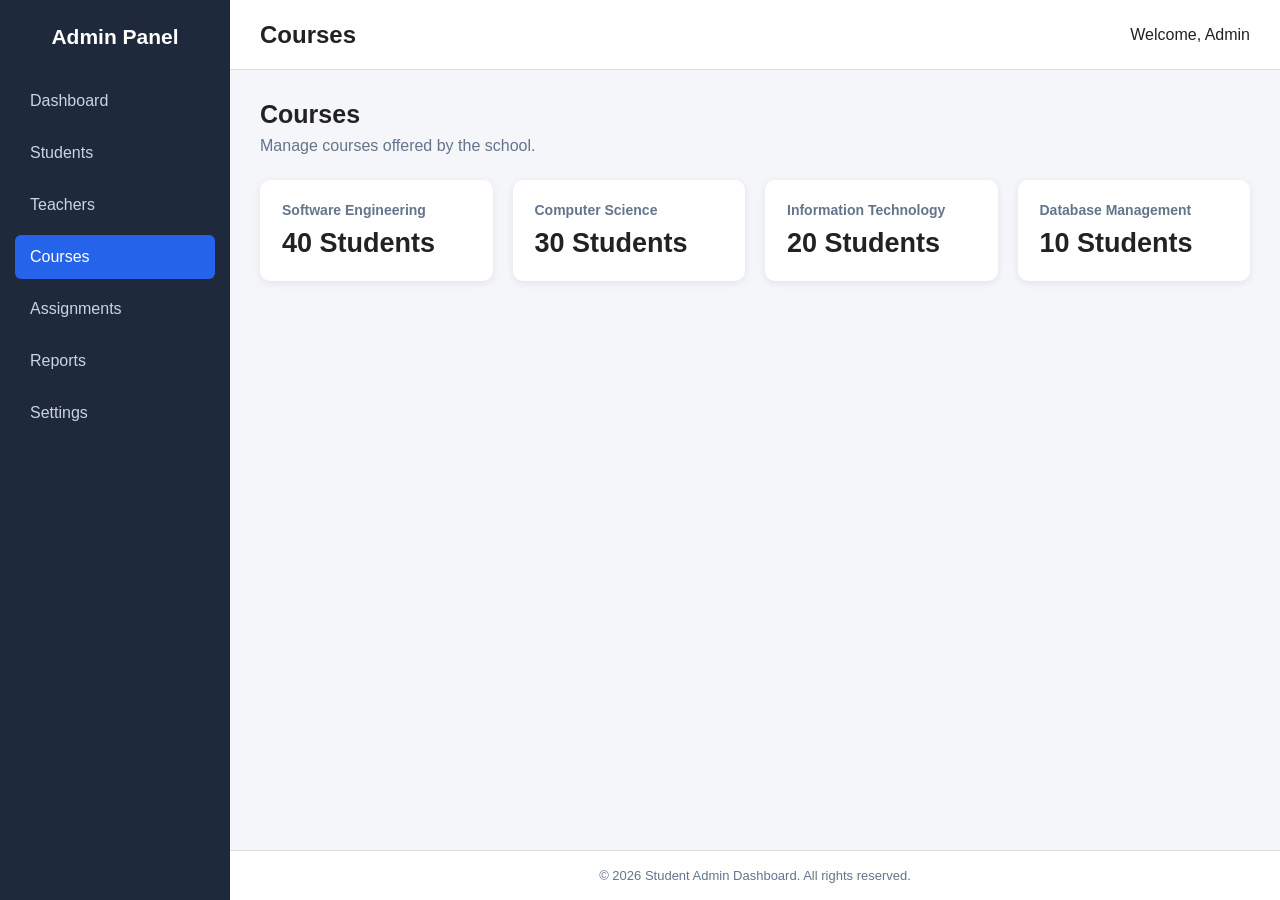
==== students.html @ 0aa735cc "correct some erors in the course.html file and also try to add simple design assignment.html" ====
<!DOCTYPE html>
<html lang="en">

<head>
    <meta charset="UTF-8">
    <meta name="viewport" content="width=device-width, initial-scale=1.0">

    <title>Courses - Student Admin Dashboard</title>

    <link rel="stylesheet" href="style.css">
</head>

<body>

    <div class="dashboard">

        <header class="header">
            <h1>Courses</h1>

            <div class="admin">
                <span>Welcome, Admin</span>
            </div>
        </header>


        <aside class="sidebar">

            <h2>Admin Panel</h2>

            <nav>
                <a href="index.html">Dashboard</a>
                <a href="students.html">Students</a>
                <a href="teachers.html">Teachers</a>
                <a href="courses.html" class="active">Courses</a>
                <a href="assignments.html">Assignments</a>
                <a href="reports.html">Reports</a>
                <a href="settings.html">Settings</a>
            </nav>

        </aside>


        <main class="main-content">

            <section class="welcome">
                <h2>Courses</h2>
                <p>Manage courses offered by the school.</p>
            </section>


            <section class="cards">

                <div class="card">
                    <div>
                        <h3>Software Engineering</h3>
                        <p>40 Students</p>
                    </div>
                </div>

                <div class="card">
                    <div>
                        <h3>Computer Science</h3>
                        <p>30 Students</p>
                    </div>
                </div>

                <div class="card">
                    <div>
                        <h3>Information Technology</h3>
                        <p>20 Students</p>
                    </div>
                </div>

                <div class="card">
                    <div>
                        <h3>Database Management</h3>
                        <p>10 Students</p>
                    </div>
                </div>

            </section>

        </main>


        <footer class="footer">
            <p>&copy; 2026 Student Admin Dashboard. All rights reserved.</p>
        </footer>

    </div>

</body>

</html>
---- style.css ----
* {
    margin: 0;
    padding: 0;
    box-sizing: border-box;
}

body {
    font-family: Arial, sans-serif;
    background-color: #f4f6f9;
    color: #222;
}

.dashboard {
    min-height: 100vh;
    display: grid;
    grid-template-columns: 230px 1fr;
    grid-template-rows: 70px 1fr 50px;
    grid-template-areas: "sidebar header" "sidebar main" "sidebar footer";
}

.header {
    grid-area: header;
    background-color: white;
    padding: 0 30px;
    display: flex;
    align-items: center;
    justify-content: space-between;
    border-bottom: 1px solid #ddd;
}

.header h1 {
    font-size: 24px;
}

.admin {
    display: flex;
    align-items: center;
    gap: 12px;
}

.profile {
    width: 40px;
    height: 40px;
    border-radius: 50%;
    background-color: #2563eb;
    color: white;
    display: flex;
    align-items: center;
    justify-content: center;
    font-weight: bold;
}

.sidebar {
    grid-area: sidebar;
    background-color: #1e293b;
    color: white;
    padding: 25px 15px;
}

.sidebar h2 {
    text-align: center;
    margin-bottom: 30px;
    font-size: 21px;
}

.sidebar nav {
    display: flex;
    flex-direction: column;
    gap: 8px;
}

.sidebar nav a {
    color: #cbd5e1;
    text-decoration: none;
    padding: 13px 15px;
    border-radius: 6px;
}

.sidebar nav a:hover,
.sidebar nav a.active {
    background-color: #2563eb;
    color: white;
}

.main-content {
    grid-area: main;
    padding: 30px;
    overflow-y: auto;
}

.welcome {
    margin-bottom: 25px;
}

.welcome h2 {
    margin-bottom: 8px;
    font-size: 25px;
}

.welcome p {
    color: #64748b;
}

.cards {
    display: grid;
    grid-template-columns: repeat(4, 1fr);
    gap: 20px;
    margin-bottom: 25px;
}

.card {
    background-color: white;
    padding: 22px;
    border-radius: 10px;
    display: flex;
    align-items: center;
    justify-content: space-between;
    box-shadow: 0 2px 8px rgba(0, 0, 0, 0.08);
}

.card h3 {
    color: #64748b;
    font-size: 14px;
    margin-bottom: 10px;
}

.card p {
    font-size: 27px;
    font-weight: bold;
}

.card-icon {
    font-size: 30px;
}

.dashboard-content {
    display: grid;
    grid-template-columns: 2fr 1fr;
    gap: 20px;
}

.students-section {
    background-color: white;
    padding: 22px;
    border-radius: 10px;
    box-shadow: 0 2px 8px rgba(0, 0, 0, 0.08);
}

.section-header {
    display: flex;
    align-items: center;
    justify-content: space-between;
    margin-bottom: 20px;
}

.section-header h2 {
    font-size: 20px;
}

.section-header a {
    color: #2563eb;
    text-decoration: none;
    font-size: 14px;
}

.student-list {
    display: flex;
    flex-direction: column;
    gap: 15px;
}

.student {
    display: flex;
    align-items: center;
    gap: 12px;
    padding: 12px;
    border-bottom: 1px solid #eee;
}

.student-avatar {
    width: 42px;
    height: 42px;
    border-radius: 50%;
    background-color: #dbeafe;
    color: #2563eb;
    display: flex;
    align-items: center;
    justify-content: center;
    font-weight: bold;
}

.student h3 {
    font-size: 15px;
    margin-bottom: 4px;
}

.student p {
    color: #64748b;
    font-size: 13px;
}

.status {
    margin-left: auto;
    padding: 5px 10px;
    border-radius: 20px;
    font-size: 12px;
}

.active-status {
    background-color: #dcfce7;
    color: #166534;
}

.pending-status {
    background-color: #fef3c7;
    color: #92400e;
}

.quick-actions {
    background-color: white;
    padding: 22px;
    border-radius: 10px;
    box-shadow: 0 2px 8px rgba(0, 0, 0, 0.08);
}

.quick-actions h2 {
    font-size: 20px;
    margin-bottom: 20px;
}

.actions {
    display: flex;
    flex-direction: column;
    gap: 12px;
}

.actions button {
    border: none;
    padding: 13px;
    border-radius: 6px;
    background-color: #2563eb;
    color: white;
    cursor: pointer;
    font-size: 14px;
}

.actions button:hover {
    background-color: #1d4ed8;
}

.footer {
    grid-area: footer;
    background-color: white;
    display: flex;
    align-items: center;
    justify-content: center;
    border-top: 1px solid #ddd;
    color: #64748b;
    font-size: 13px;
}

@media (max-width: 1000px) {
    .cards {
        grid-template-columns: repeat(2, 1fr);
    }
    .dashboard-content {
        grid-template-columns: 1fr;
    }
}

@media (max-width: 700px) {
    .dashboard {
        grid-template-columns: 1fr;
        grid-template-rows: auto auto 1fr 50px;
        grid-template-areas: "header" "sidebar" "main" "footer";
    }
    .sidebar {
        padding: 15px;
    }
    .sidebar h2 {
        margin-bottom: 15px;
    }
    .sidebar nav {
        flex-direction: row;
        flex-wrap: wrap;
        justify-content: center;
    }
    .sidebar nav a {
        padding: 8px 10px;
        font-size: 13px;
    }
    .header {
        padding: 15px 20px;
    }
    .header h1 {
        font-size: 20px;
    }
    .admin span {
        display: none;
    }
    .main-content {
        padding: 20px;
    }
    .cards {
        grid-template-columns: 1fr;
    }
}
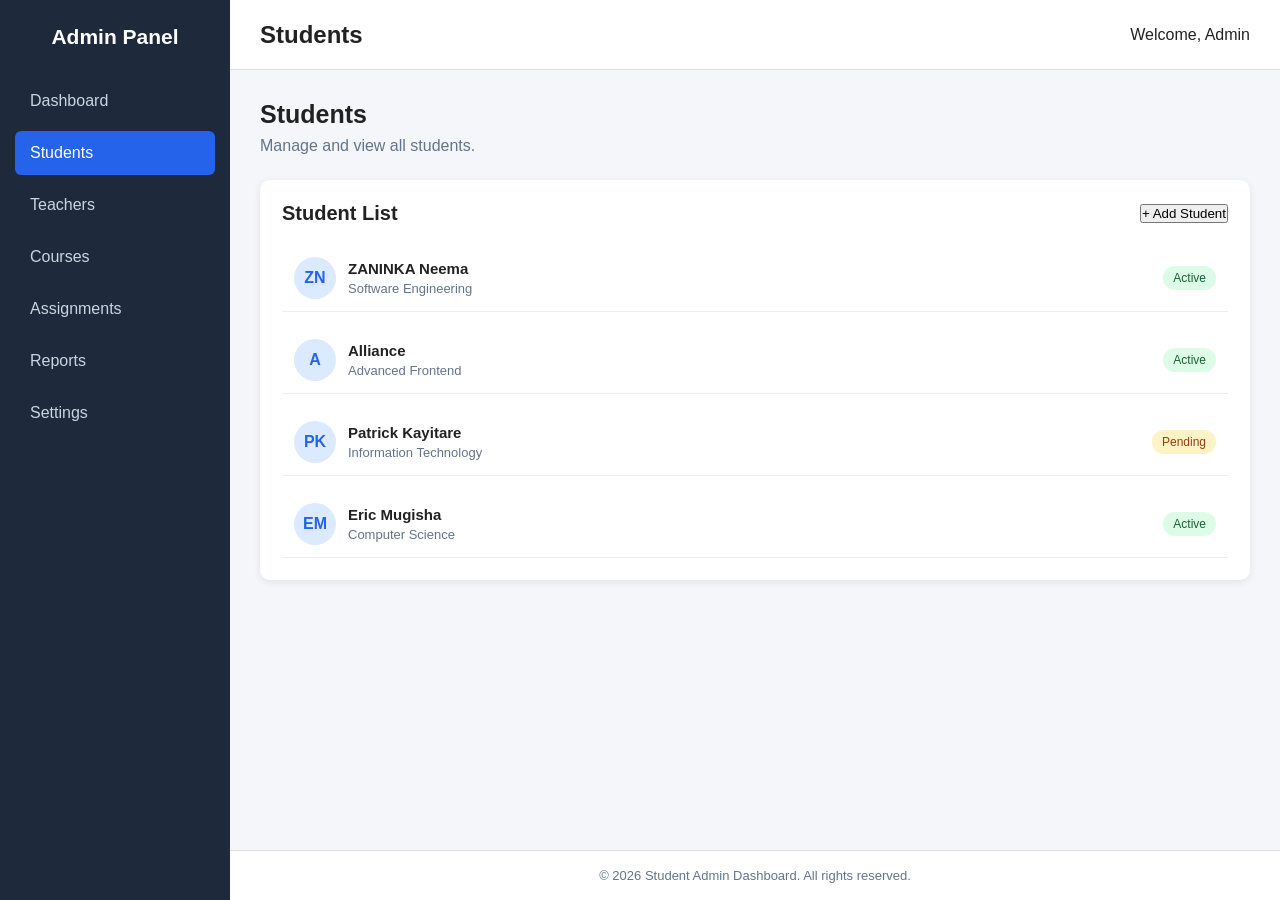
==== commit d997ecc2: "corrected the students files to be opened" ====
--- a/students.html
+++ b/students.html
@@ -5,7 +5,7 @@
     <meta charset="UTF-8">
     <meta name="viewport" content="width=device-width, initial-scale=1.0">
 
-    <title>Courses - Student Admin Dashboard</title>
+    <title>Students - Student Admin Dashboard</title>
 
     <link rel="stylesheet" href="style.css">
 </head>
@@ -15,7 +15,7 @@
     <div class="dashboard">
 
         <header class="header">
-            <h1>Courses</h1>
+            <h1>Students</h1>
 
             <div class="admin">
                 <span>Welcome, Admin</span>
@@ -29,9 +29,9 @@
 
             <nav>
                 <a href="index.html">Dashboard</a>
-                <a href="students.html">Students</a>
+                <a href="students.html" class="active">Students</a>
                 <a href="teachers.html">Teachers</a>
-                <a href="courses.html" class="active">Courses</a>
+                <a href="courses.html">Courses</a>
                 <a href="assignments.html">Assignments</a>
                 <a href="reports.html">Reports</a>
                 <a href="settings.html">Settings</a>
@@ -43,39 +43,67 @@
         <main class="main-content">
 
             <section class="welcome">
-                <h2>Courses</h2>
-                <p>Manage courses offered by the school.</p>
+                <h2>Students</h2>
+                <p>Manage and view all students.</p>
             </section>
 
 
-            <section class="cards">
+            <section class="students-section">
 
-                <div class="card">
-                    <div>
-                        <h3>Software Engineering</h3>
-                        <p>40 Students</p>
-                    </div>
+                <div class="section-header">
+                    <h2>Student List</h2>
+                    <button class="action-button">+ Add Student</button>
                 </div>
 
-                <div class="card">
-                    <div>
-                        <h3>Computer Science</h3>
-                        <p>30 Students</p>
+                <div class="student-list">
+
+                    <div class="student">
+                        <div class="student-avatar">ZN</div>
+
+                        <div>
+                            <h3>ZANINKA Neema</h3>
+                            <p>Software Engineering</p>
+                        </div>
+
+                        <span class="status active-status">Active</span>
                     </div>
-                </div>
 
-                <div class="card">
-                    <div>
-                        <h3>Information Technology</h3>
-                        <p>20 Students</p>
+
+                    <div class="student">
+                        <div class="student-avatar">A</div>
+
+                        <div>
+                            <h3>Alliance</h3>
+                            <p>Advanced Frontend</p>
+                        </div>
+
+                        <span class="status active-status">Active</span>
                     </div>
-                </div>
 
-                <div class="card">
-                    <div>
-                        <h3>Database Management</h3>
-                        <p>10 Students</p>
+
+                    <div class="student">
+                        <div class="student-avatar">PK</div>
+
+                        <div>
+                            <h3>Patrick Kayitare</h3>
+                            <p>Information Technology</p>
+                        </div>
+
+                        <span class="status pending-status">Pending</span>
                     </div>
+
+
+                    <div class="student">
+                        <div class="student-avatar">EM</div>
+
+                        <div>
+                            <h3>Eric Mugisha</h3>
+                            <p>Computer Science</p>
+                        </div>
+
+                        <span class="status active-status">Active</span>
+                    </div>
+
                 </div>
 
             </section>
